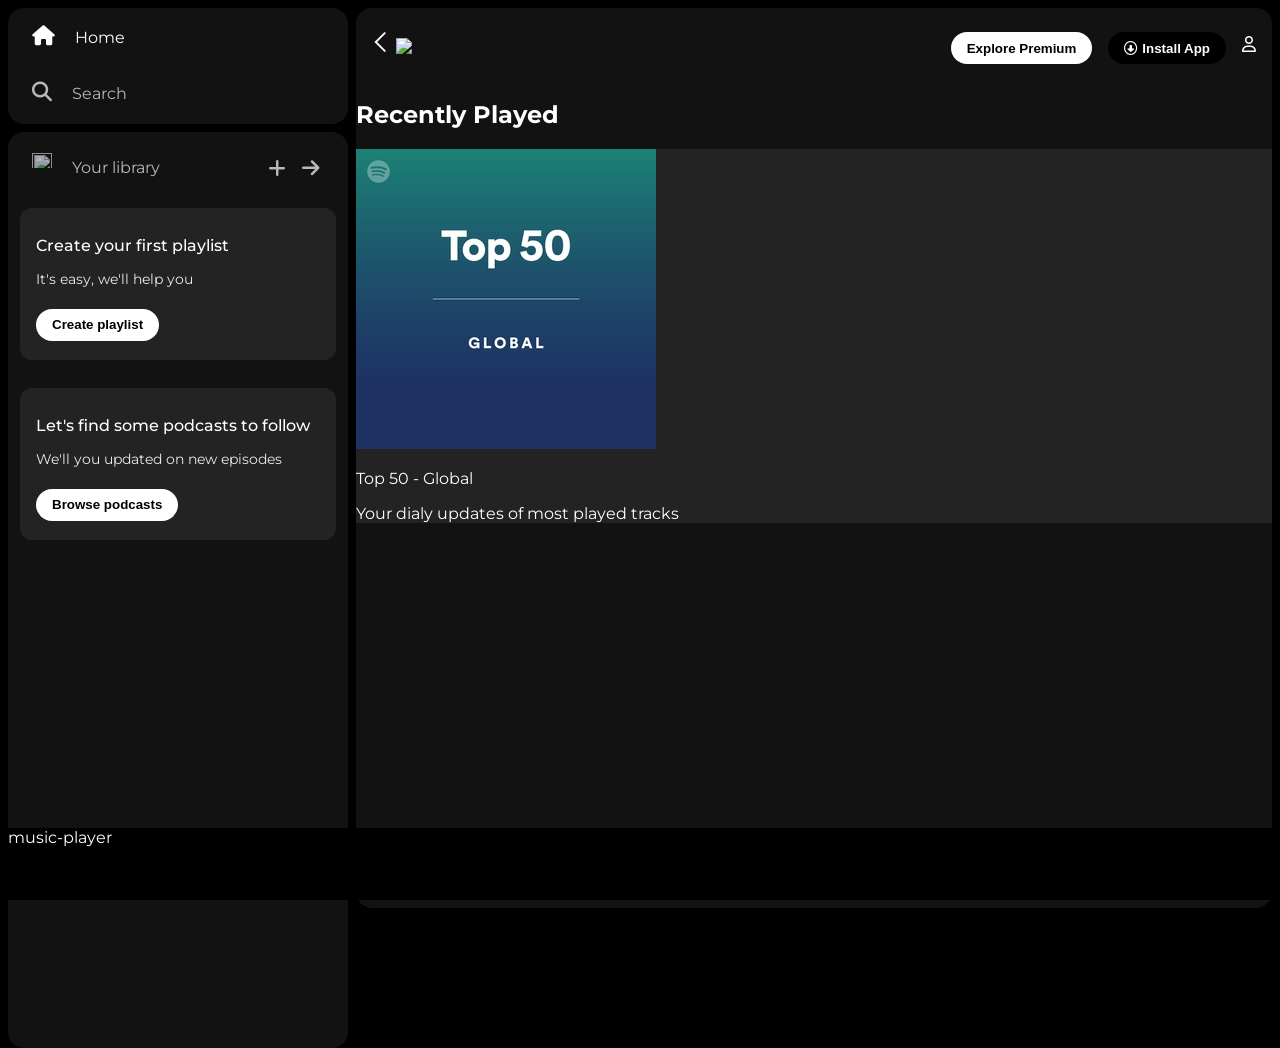
==== main.html @ 0fac7c10 "Add files via upload" ====
<!DOCTYPE html>
<html lang="en">
<head>
    <meta charset="UTF-8">
    <meta name="viewport" content="width=device-width, initial-scale=1.0">
    <link rel="stylesheet" href="https://cdnjs.cloudflare.com/ajax/libs/font-awesome/6.6.0/css/all.min.css" integrity="sha512-Kc323vGBEqzTmouAECnVceyQqyqdsSiqLQISBL29aUW4U/M7pSPA/gEUZQqv1cwx4OnYxTxve5UMg5GT6L4JJg==" crossorigin="anonymous" referrerpolicy="no-referrer" />
    <link rel="stylesheet" href="style.css">
    <link rel="icon" href="./assests/logo.png">
    <title>Spotify - Web Player : Music for everyone</title>
    <link rel="preconnect" href="https://fonts.googleapis.com">
    <link rel="preconnect" href="https://fonts.gstatic.com" crossorigin>
    <link href="https://fonts.googleapis.com/css2?family=Montserrat:ital,wght@0,300;1,300&display=swap" rel="stylesheet">
    <link rel="preconnect" href="https://fonts.googleapis.com">
    <link rel="preconnect" href="https://fonts.gstatic.com" crossorigin>
    <link href="https://fonts.googleapis.com/css2?family=Montserrat:ital@0;1&display=swap" rel="stylesheet">
    <link rel="preconnect" href="https://fonts.googleapis.com">
    <link rel="preconnect" href="https://fonts.gstatic.com" crossorigin>
    <link href="https://fonts.googleapis.com/css2?family=Montserrat:ital,wght@0,500;1,500&display=swap" rel="stylesheet">
    <link rel="preconnect" href="https://fonts.googleapis.com">
    <link rel="preconnect" href="https://fonts.gstatic.com" crossorigin>
    <link href="https://fonts.googleapis.com/css2?family=Montserrat:ital,wght@0,600;1,600&display=swap" rel="stylesheet">
</head>
<body>
    <div class="main">
        <div class="sidebar">
            <div class="nav">
                <div class="nav-option" style="opacity: 1;">
                    <i class="fa-solid fa-house"></i>
                    <a href="#">Home</a>
                </div>
                <div class="nav-option">
                    <i class="fa-solid fa-magnifying-glass"></i>
                    <a href="#">Search</a>
                </div>
            </div>
            <div class="library">
                <div class="options">
                    <div class="lib-option nav-option">
                        <img src="./assests/library_icon.png">
                        <a href="#">Your library</a>
                    </div>
                    <div class="icons">
                        <i class="fa-solid fa-plus"></i>
                        <i class="fa-solid fa-arrow-right"></i>
                    </div>
                </div>
                <div class="lib-box">
                    <div class="box">
                        <p class="box-p1">Create your first playlist</p>
                        <p class="box-p2">It's easy, we'll help you</p>
                        <button class="badge">Create playlist</button>
                    </div>
                    <div class="box">
                        <p class="box-p1">Let's find some podcasts to follow</p>
                        <p class="box-p2">We'll you updated on new episodes</p>
                        <button class="badge">Browse podcasts</button>
                    </div>  
                </div>
            </div>
        </div>
        <div class="main-content">
            <div class="sticky-nav">
                <div class="sticky-nav-icons">
                    <img src="./assests/backward_icon.png">
                    <img src="./assests/forward_icon.png" class="hide">
                </div>
                <div class="sticky-nav-options">
                    <button class="badge nav-item hide">Explore Premium</button>
                    <button class="badge nav-item dark-badge"><i class="fa-regular fa-circle-down" style="margin-right: 5px;"></i>Install App</button>
                    <i class="fa-regular fa-user nav-item"></i>
                </div>  
            </div>
            <div class="cards">
                <h2>Recently Played</h2>
                <div class="cards-container">
                    <div class="card">
                        <img src="./assests/card1img.jpeg">
                        <p class="card-title">Top 50 - Global</p>
                        <p class="card-info">Your dialy updates of most played tracks</p>
                    </div>
                </div>
            </div>
        </div>
        <div class="music-player">music-player</div>
    </div>
</body>
</html>
---- style.css ----
body {
    font-family: "Montserrat", sans-serif;
    margin: 0;
    background-color: black;
    color: #fff;
    overflow: hidden;
}

.main {
    display: flex;
    height: 100vh;
    padding: 0.5rem;
}

.sidebar {
    width: 340px;
    border-radius: 1rem;
    background-color: #000;
    margin-right: 0.5rem;
}

.main-content {
    background-color: #121212;
    flex: 1;
    border-radius: 1rem;
    overflow: auto;
}

.music-player {
    background-color: black ;
    bottom: 0;
    position: fixed;
    width: 100%;
    height: 72px;
}

a {
    text-decoration: none;
    color: #fff;
}

.nav {
    background-color: #121212;
    border-radius: 1rem;
    display: flex;
    flex-direction: column;
    justify-content: center;
    height: 100px;
    padding: 0.5rem 0.75rem;
}

.nav-option {
    line-height: 2.5rem;
    opacity: 0.7;
    padding: 0.5rem 0.75rem;
}

.nav-option:hover {
    opacity: 1;
}

.nav-option i {
    font-size: 1.25rem;
}

.nav-option a {
    font-size: 1rem;
    margin-left: 1rem;
}

.library {
    background-color: #121212;
    border-radius: 1rem;
    height: 100%;
    margin-top: 0.5rem;
    padding: 0.5rem 0.75rem;
}

 .options {
    display: flex;
    justify-content: space-between;
    align-items: center;
 }

 .lib-option img {
    height: 1.25rem;
    width: 1.25rem
 }
 .icons {
    font-size: 1.25rem;
    display:flex ;
 }

 .icons i {
    opacity: 0.7;
    margin-right: 1rem;
 }

 .icons i:hover {
    opacity: 1;
 }

.box {
    height:8rem;
    background-color: #232323;
    border-radius: 0.75rem;
    margin: 0.75rem 0 1.75rem 0;
    padding: 0.75rem 1rem;
}

.box-p1 {
    font-size: 1rem;
    font-weight: 500;
}

.box-p2 {
    font-size: 0.85rem;
    opacity: 0.9;
}

.badge {
    background-color: #fff;
    border: none;
    border-radius: 100px;
    padding: 0.25rem 1rem;
    font-weight: 700;
    margin-top: 0.5rem;
    height: 2rem;
    width: fit-content;
}

.dark-badge {
    background-color: #000;
    color: #fff;
}

.sticky-nav {
    position: sticky;
    top: 0;
    background-color: #121212;
    display: flex;
    justify-content: space-between;
    align-items: center;
    padding: 1rem 0 1rem 0;
}
.sticky-nav-icons {
    margin-left: 0.75rem;
}

.sticky-nav-options {
    display: flex;
    justify-content: center;
    align-items: center;;
}

.nav-item {
    margin-right: 1rem;
}

@media (max-width: 1000px) {
    .hide {
        display: none;
    }
}

.card {
    background-color: #232323;
}
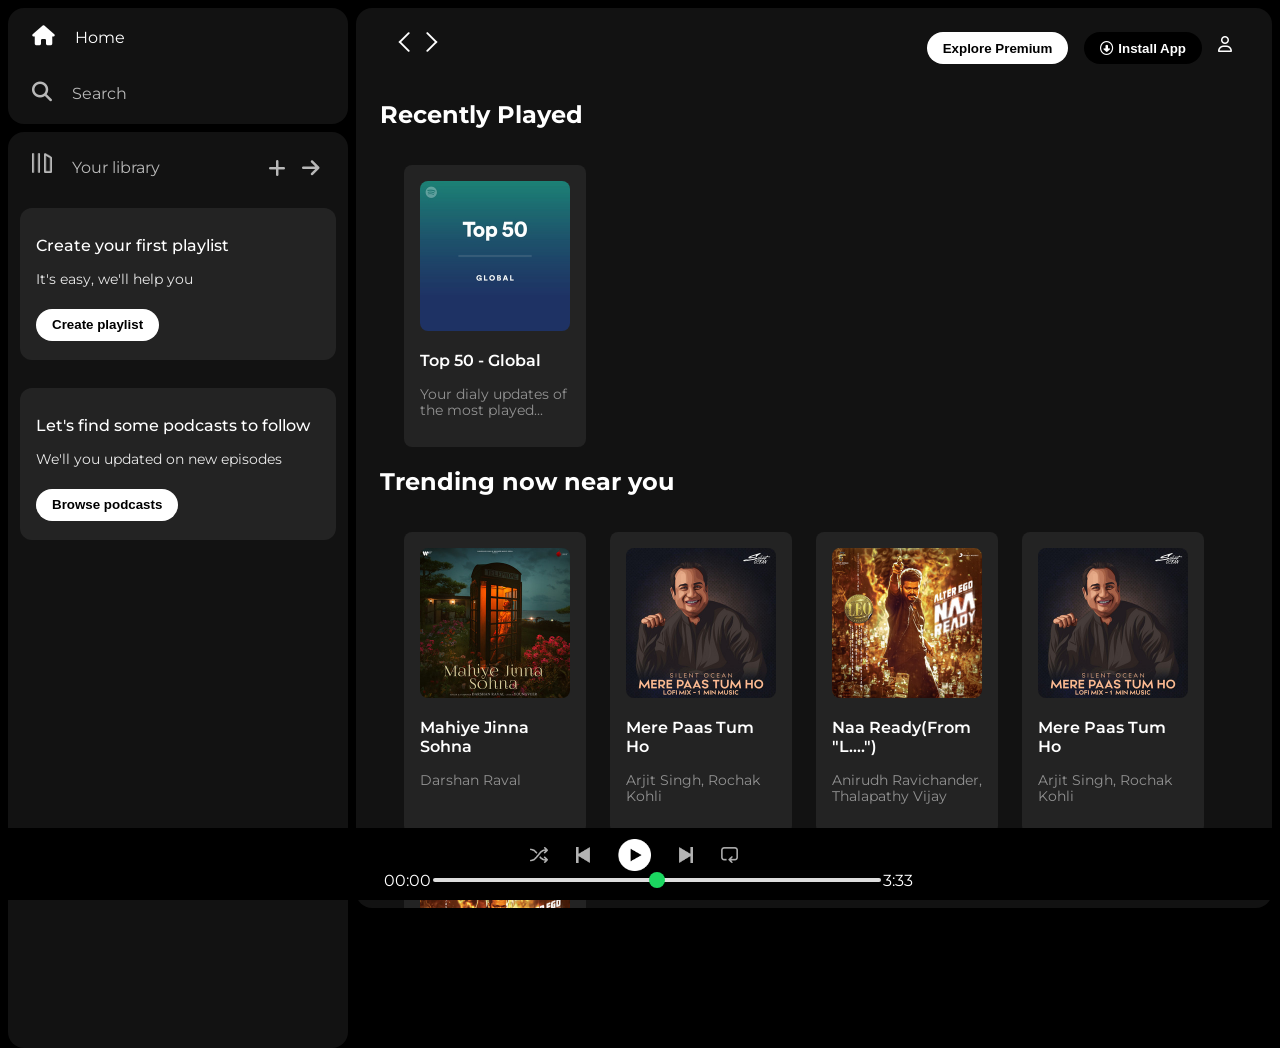
==== commit 5bda8526: "Add files via upload" ====
--- a/main.html
+++ b/main.html
@@ -70,18 +70,87 @@
                     <i class="fa-regular fa-user nav-item"></i>
                 </div>  
             </div>
-            <div class="cards">
-                <h2>Recently Played</h2>
-                <div class="cards-container">
-                    <div class="card">
-                        <img src="./assests/card1img.jpeg">
-                        <p class="card-title">Top 50 - Global</p>
-                        <p class="card-info">Your dialy updates of most played tracks</p>
-                    </div>
+
+            <h2>Recently Played</h2>
+            <div class="cards-container">
+                <div class="card">
+                    <img src="./assests/card1img.jpeg" class="card-img">
+                    <p class="card-title">Top 50 - Global</p>
+                    <p class="card-info">Your dialy updates of the most played...</p>
                 </div>
             </div>
+
+            <h2>Trending now near you</h2>
+            <div class="cards-container">
+                <div class="card">
+                    <img src="./assests/card2img.jpeg" class="card-img">
+                    <p class="card-title">Mahiye Jinna Sohna</p>
+                    <p class="card-info">Darshan Raval</p>
+                </div>
+                <div class="card">
+                    <img src="./assests/card3img.jpeg" class="card-img">
+                    <p class="card-title">Mere Paas Tum Ho</p>
+                    <p class="card-info">Arjit Singh, Rochak Kohli</p>
+                </div>
+                <div class="card">
+                    <img src="./assests/card4img.jpeg" class="card-img">
+                    <p class="card-title">Naa Ready(From "L....")</p>
+                    <p class="card-info">Anirudh Ravichander, Thalapathy Vijay</p>
+                </div>
+                <div class="card">
+                    <img src="./assests/card3img.jpeg" class="card-img">
+                    <p class="card-title">Mere Paas Tum Ho</p>
+                    <p class="card-info">Arjit Singh, Rochak Kohli</p>
+                </div>
+                <div class="card">
+                    <img src="./assests/card4img.jpeg" class="card-img">
+                    <p class="card-title">Naa Ready(From "L....")</p>
+                    <p class="card-info">Anirudh Ravichander, Thalapathy Vijay</p>
+                </div>
+                
+            </div>
+
+            <h2>Featured Charts</h2>
+            <div class="cards-container">
+                <div class="card">
+                    <img src="./assests/card5img.jpeg" class="card-img">
+                    <p class="card-title">Top Songs - Global</p>
+                    <p class="card-info">Your weekly update of the most played...</p>
+                </div>
+                <div class="card">
+                    <img src="./assests/card6img.jpeg" class="card-img">
+                    <p class="card-title">Top Songs - India</p>
+                    <p class="card-info">Your weekly update of the most played...</p>
+                </div>
+                <div class="card">
+                    <img src="./assests/card1img.jpeg" class="card-img">
+                    <p class="card-title">Top 50 - Global</p>
+                    <p class="card-info">Your dialy updates of the most played...</p>
+                </div>
+            </div>
+            <div class="footer">
+                <div class="line"></div>
+            </div>
         </div>
-        <div class="music-player">music-player</div>
+        <div class="music-player">
+            <div class="album"></div>
+            <div class="player">
+                <div class="player-controls">
+                    <img src="./assests/player_icon1.png" class="player-control-icon">
+                    <img src="./assests/player_icon2.png" class="player-control-icon">
+                    <img src="./assests/player_icon3.png" class="player-control-icon" style="opacity: 1; height: 2rem;">
+                    <img src="./assests/player_icon4.png" class="player-control-icon">
+                    <img src="./assests/player_icon5.png" class="player-control-icon">
+                </div>
+                <div class="playback-bar">
+                    <span class="curr-time">00:00</span>
+                    <input type="range" min="0" max="100" class="progress-bar" step="1">
+                    <span class="tot-time">3:33</span>
+
+                </div>
+            </div>
+            <div class="controls"></div>
+        </div>
     </div>
 </body>
 </html>
--- a/style.css
+++ b/style.css
@@ -24,6 +24,7 @@
     flex: 1;
     border-radius: 1rem;
     overflow: auto;
+    padding: 0 1.5rem 0 1.5rem;
 }
 
 .music-player {
@@ -142,6 +143,7 @@
     justify-content: space-between;
     align-items: center;
     padding: 1rem 0 1rem 0;
+    z-index: 10;
 }
 .sticky-nav-icons {
     margin-left: 0.75rem;
@@ -165,4 +167,106 @@
 
 .card {
     background-color: #232323;
+    width: 150px;
+    border-radius: 0.5rem;
+    padding: 1rem;
+    margin-left: 1.5rem;
+    margin-top: 1rem;
+}
+
+.cards-container {
+    display: flex;
+    flex-wrap: wrap;
+}
+
+.card-img {
+    width: 100%;
+    border-radius: 0.5rem;
+}
+
+.card-title {
+    font-weight: 600;
+}
+
+.card-info {
+    font-size: 0.85rem;
+    opacity: 0.5;
+}
+
+.footer {
+    height: 300px;
+    display: flex;
+    align-items: center;
+    justify-content: center;
+}
+
+.line {
+    width: 90%;
+    height: 50%;
+    border-top: 1px solid white;
+    opacity: 0.4;
+}
+
+.music-player {
+    display: flex;
+    justify-content: space-between;
+    align-items: center;
+}
+
+.album {
+    width: 25%;
+    background-color: pink;
+}
+
+.player {
+    width: 50%;
+}
+
+.controls {
+    width: 25%;
+    background-color: green;
+}
+
+.player-controls {
+    display: flex;
+    justify-content: center;
+    align-items: center;
+}
+
+.player-control-icon {
+    height: 1rem;
+    margin-right: 1.75rem;
+    opacity: 0.7;
+}
+
+.player-control-icon:hover {
+    opacity: 1;
+}
+
+.playback-bar {
+    display: flex;
+    justify-content: center;
+    align-items: center;
+}
+
+.progress-bar {
+    width: 70%;
+    appearance: none;
+    background-color: transparent;
+    cursor: pointer;
+}
+
+.progress-bar::-webkit-slider-runnable-track {
+    background-color: #ddd;
+    border-radius: 100px;
+    height: 0.25rem;
+}
+
+.progress-bar::-webkit-slider-thumb {
+    appearance: none;
+    height: 1rem;
+    width: 1rem;
+    background-color: #1bd760;
+    border-radius: 50%;
+    margin-top: -6px;
 }
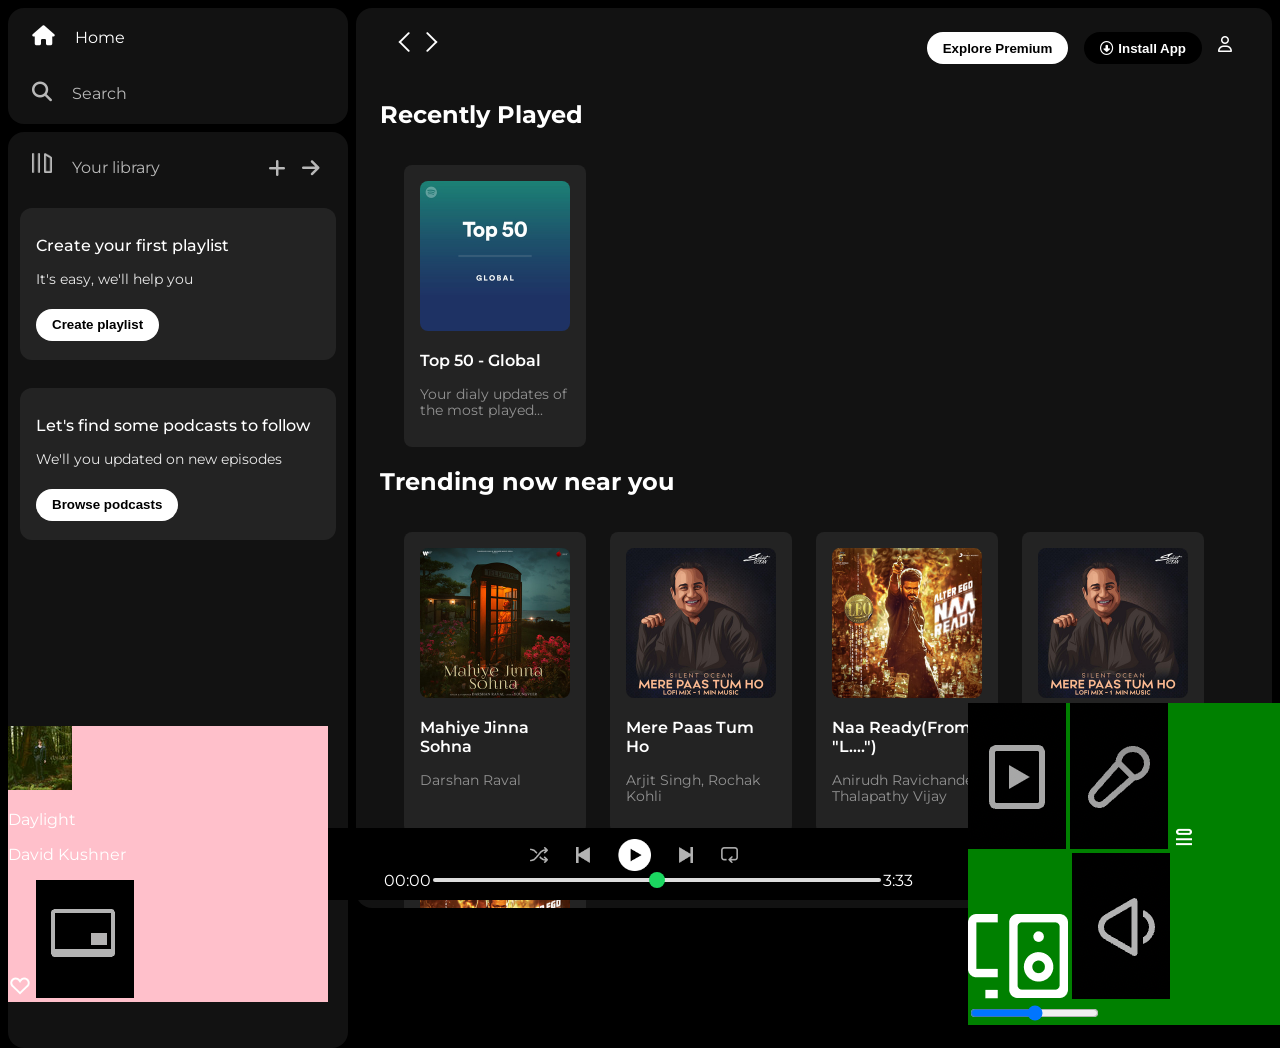
==== commit 9c598228: "Update main.html" ====
--- a/main.html
+++ b/main.html
@@ -133,7 +133,19 @@
             </div>
         </div>
         <div class="music-player">
-            <div class="album"></div>
+            <div class="album">
+                <div class="album-picture">
+                    <img src="./Homework Assests/album_picture.jpeg">
+                </div>
+                <div class="album-info">
+                    <p class="p1">Daylight</p>
+                    <p class="p2">David Kushner</p>
+                </div>
+                <div class="album-controls">
+                    <img src="./Homework Assests/album_icon1.png" class="i1">
+                    <img src="./Homework Assests/album_icon2.png" class="i2">
+                </div>
+            </div>
             <div class="player">
                 <div class="player-controls">
                     <img src="./assests/player_icon1.png" class="player-control-icon">
@@ -149,8 +161,15 @@
 
                 </div>
             </div>
-            <div class="controls"></div>
+            <div class="controls">
+                <img src="./Homework Assests/controls_icon1.png" class="control-icon x">
+                <img src="./Homework Assests/controld_icon2.png" class="control-icon x">
+                <img src="./Homework Assests/controls_icon3.png" class="control-icon3 x">
+                <img src="./Homework Assests/controls_icon4.png" class="control-icon4 x">
+                <img src="./Homework Assests/controls_icon5.png" class="control-icon x">
+                <input type="range" class="control-bar">
+            </div>
         </div>
     </div>
 </body>
-</html>+</html>
